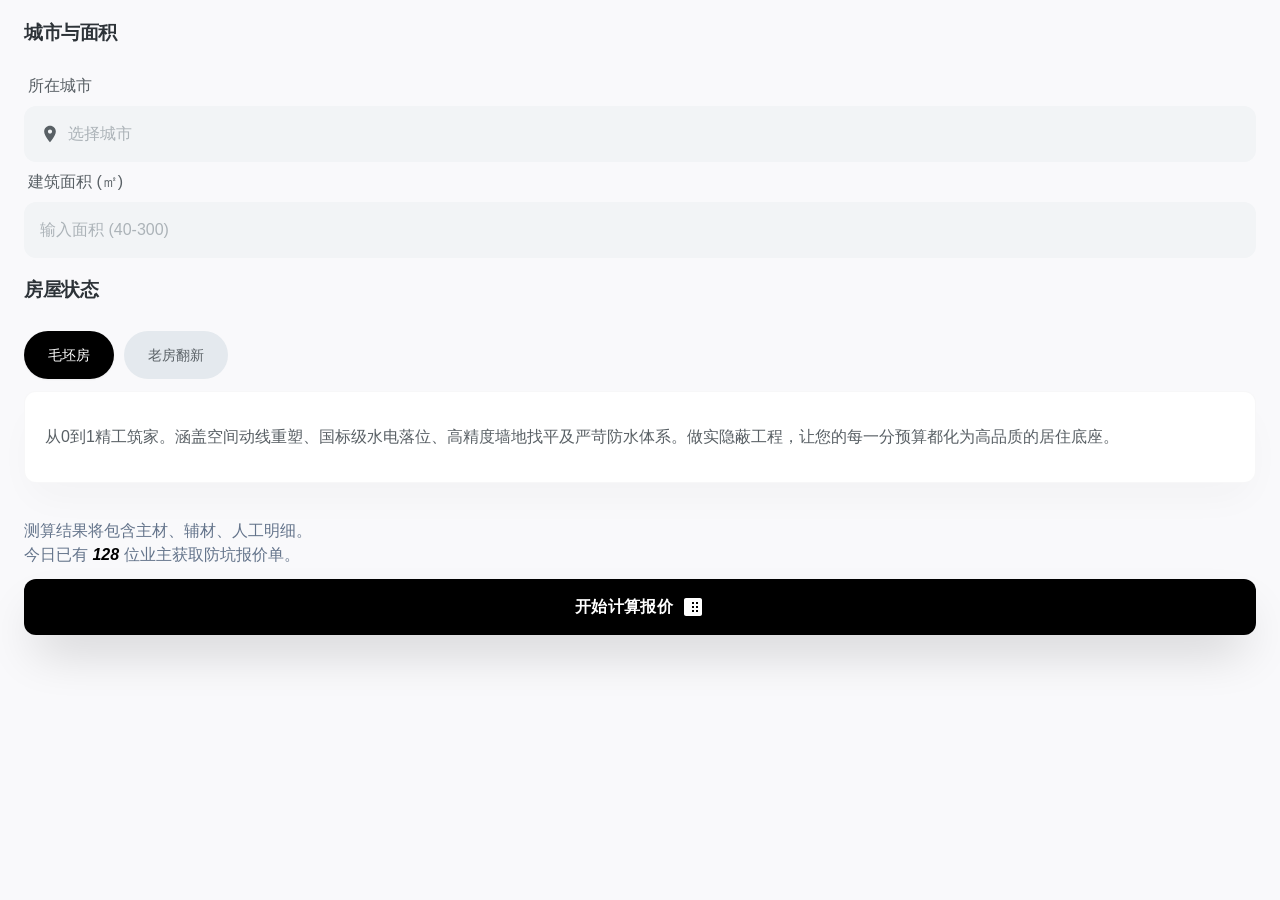
==== index.html @ 888f7ea8 "调整index 定位icon位置" ====
<!DOCTYPE html>
<html class="light" lang="zh-CN">
<head>
<meta charset="utf-8"/>
<meta content="width=device-width, initial-scale=1.0, maximum-scale=1.0, user-scalable=0" name="viewport"/>
<title>2026内部《装修防坑报价表》，千万别急着交定金！</title>
<meta name="description" content="装修水太深？90%的人都在增项上吃过亏！拒绝低价陷阱和恶意增项，用这款防坑神器算一算你所在小区的真实底价，明明白白看清单，精准避坑！"/>

<meta itemprop="name" content="2026内部《装修防坑报价表》，千万别急着交定金！"/>
<meta itemprop="description" content="装修水太深？90%的人都在增项上吃过亏！拒绝低价陷阱和恶意增项，用这款防坑神器算一算你所在小区的真实底价，明明白白看清单，精准避坑！"/>
<meta property="og:title" content="2026内部《装修防坑报价表》，千万别急着交定金！" />
<meta property="og:description" content="装修水太深？90%的人都在增项上吃过亏！拒绝低价陷阱和恶意增项，用这款防坑神器算一算你所在小区的真实底价，明明白白看清单，精准避坑！" />

<link rel="stylesheet" href="./style.css">

<style>
    body { font-family: -apple-system, BlinkMacSystemFont, "Segoe UI", Roboto, "Helvetica Neue", Arial, sans-serif; -webkit-font-smoothing: antialiased; }
    .scrollbar-hide::-webkit-scrollbar { display: none; }
    .scrollbar-hide { -ms-overflow-style: none; scrollbar-width: none; }
    select {
        appearance: none;
        background-image: url("data:image/svg+xml,%3csvg xmlns='http://www.w3.org/2000/svg' fill='none' viewBox='0 0 20 20'%3e%3cpath stroke='%23596065' stroke-linecap='round' stroke-linejoin='round' stroke-width='1.5' d='M6 8l4 4 4-4'/%3e%3c/svg%3e");
        background-position: right 1rem center;
        background-repeat: no-repeat;
        background-size: 1.5em 1.5em;
    }
    input, select, textarea {
        font-size: 16px !important;
    }
    
    @keyframes rollUp {
        0% { transform: translateY(0); opacity: 1; }
        45% { transform: translateY(-12px); opacity: 0; }
        55% { transform: translateY(12px); opacity: 0; }
        100% { transform: translateY(0); opacity: 1; }
    }
    .roll-up {
        display: inline-block;
        animation: rollUp 0.6s cubic-bezier(0.4, 0, 0.2, 1);
    }
</style>
</head>
<body class="bg-surface text-on-surface min-h-screen">

<main class="pt-6 pb-12">
<div class="px-6 space-y-6">
    
<section class="space-y-2">
<div class="flex items-center justify-between">
<h3 class="text-xl font-bold tracking-tight text-on-surface">城市与面积</h3>
</div>
<div class="grid grid-cols-1 gap-2">
<div class="space-y-2">
<label class="text-[14px] font-medium text-on-surface-variant ml-1">所在城市</label>
<div class="relative">
<svg class="absolute top-1/2 -translate-y-1/2 text-on-surface-variant pointer-events-none w-5 h-5" style="left: 1rem;" fill="currentColor" viewBox="0 0 24 24"><path d="M12 2C8.13 2 5 5.13 5 9c0 5.25 7 13 7 13s7-7.75 7-13c0-3.87-3.13-7-7-7zm0 9.5c-1.38 0-2.5-1.12-2.5-2.5s1.12-2.5 2.5-2.5 2.5 1.12 2.5 2.5-1.12 2.5-2.5 2.5z"/></svg>
<input id="city-input" readonly onclick="openCityPicker()" class="w-full h-14 bg-surface-container-low border-none rounded-xl focus:ring-1 focus:ring-black focus:bg-surface-container-lowest transition-all cursor-pointer text-black" style="padding-left: 2.75rem; padding-right: 1rem;" placeholder="选择城市" type="text"/>
</div>
</div>
<div class="space-y-2 mt-4">
<label class="text-[14px] font-medium text-on-surface-variant ml-1">建筑面积 (㎡)</label>
<input id="area-input" onblur="validateArea()" class="w-full h-14 px-4 bg-surface-container-low border-none rounded-xl focus:ring-1 focus:ring-black focus:bg-surface-container-lowest transition-all placeholder:text-outline-variant" placeholder="输入面积 (40-300)" type="number" min="40" max="300" step="0.01"/>
</div>
</div>
</section>

<section class="space-y-2 mt-2">
<div class="flex items-center justify-between">
<h3 class="text-xl font-bold tracking-tight text-on-surface">房屋状态</h3>
</div>
<div class="flex gap-2.5 overflow-x-auto pb-1 scrollbar-hide mt-2">
<button id="btn-maopi" onclick="switchCondition('maopi')" class="flex-none px-6 h-12 flex items-center justify-center rounded-full bg-black text-white text-sm font-medium transition-transform active:scale-95 shadow-sm">毛坯房</button>
<button id="btn-laofang" onclick="switchCondition('laofang')" class="flex-none px-6 h-12 flex items-center justify-center rounded-full bg-surface-container-high text-on-surface-variant text-sm font-medium hover:bg-surface-container-highest transition-colors">老房翻新</button>
</div>
<div class="bg-surface-container-lowest rounded-xl shadow-[0_20px_40px_-10px_rgba(45,51,56,0.04)] border border-outline-variant/10 mt-3" style="padding: 16px 20px;">
<p id="condition-hint" class="text-[14px] text-on-surface-variant leading-relaxed text-justify">
从0到1精工筑家。涵盖空间动线重塑、国标级水电落位、高精度墙地找平及严苛防水体系。做实隐蔽工程，让您的每一分预算都化为高品质的居住底座。
</p>
</div>
</section>

<section style="margin-top: 36px; padding-bottom: 3rem;">
<div>
<div class="pl-1" style="margin-bottom: 12px;">
<div class="text-[13px] leading-[1.2] text-slate-500 text-left">测算结果将包含主材、辅材、人工明细。</div>
<div class="text-[13px] leading-[1.2] text-slate-500 text-left">
    今日已有 <span id="owner-count" class="font-bold text-black italic text-[15px] inline-block">128</span> 位业主获取防坑报价单。
</div>
</div>
<button onclick="goToBOM()" class="w-full h-14 bg-black text-white font-bold shadow-2xl shadow-black/20 active:scale-[0.98] transition-all flex items-center justify-center gap-2 tracking-wide rounded-xl">
<span>开始计算报价</span>
<svg class="w-6 h-6" fill="currentColor" viewBox="0 0 24 24"><path d="M19 3H5c-1.1 0-2 .9-2 2v14c0 1.1.9 2 2 2h14c1.1 0 2-.9 2-2V5c0-1.1-.9-2-2-2zm-6 14h-2v-2h2v2zm0-4h-2v-2h2v2zm0-4h-2V7h2v2zm4 8h-2v-2h2v2zm0-4h-2v-2h2v2zm0-4h-2V7h2v2zM7 17h2v-2H7v2zm0-4h2v-2H7v2zm0-4h2V7H7v2z"/></svg>
</button>
</div>
</section>
</div>
</main>

<div id="city-picker-modal" class="fixed inset-0 z-[100] hidden">
    <div class="absolute inset-0 bg-black/50 backdrop-blur-sm transition-opacity" onclick="closeCityPicker()"></div>
    <div id="city-picker-sheet" class="absolute inset-x-0 bottom-0 bg-surface-container-lowest rounded-t-3xl p-6 shadow-2xl transform transition-transform duration-300 translate-y-full">
        <div class="flex justify-between items-center mb-6">
            <h3 class="text-lg font-bold text-on-surface">手动选择城市</h3>
            <button onclick="closeCityPicker()" class="p-2 -mr-2 rounded-full hover:bg-surface-container-high transition-colors">
                <svg class="w-6 h-6 text-on-surface-variant" fill="none" stroke="currentColor" stroke-width="2" stroke-linecap="round" stroke-linejoin="round" viewBox="0 0 24 24"><path d="M18 6L6 18M6 6l12 12"/></svg>
            </button>
        </div>
        <div class="grid grid-cols-2 gap-4 mb-8">
            <div class="space-y-2">
                <label class="text-xs font-medium text-on-surface-variant ml-1">省份 / 直辖市</label>
                <select id="province-select" onchange="updateCityOptions()" class="w-full h-12 px-4 bg-surface-container-low border-none rounded-xl focus:ring-1 focus:ring-black font-medium"></select>
            </div>
            <div class="space-y-2">
                <label class="text-xs font-medium text-on-surface-variant ml-1">城市</label>
                <select id="city-select" class="w-full h-12 px-4 bg-surface-container-low border-none rounded-xl focus:ring-1 focus:ring-black font-medium"></select>
            </div>
        </div>
        <button onclick="confirmCityPicker()" class="w-full h-14 bg-black text-white font-bold rounded-xl active:scale-[0.98] transition-all tracking-wide">
            确认选择
        </button>
    </div>
</div>

<script>
const urlParams = new URLSearchParams(window.location.search);
const uid = urlParams.get('uid');
if (uid) {
    sessionStorage.setItem('referrer_uid', uid);
}

let currentCondition = 'maopi'; 
let currentLayout = '2室1厅';   

function validateArea() {
    const areaInput = document.getElementById('area-input');
    if (!areaInput.value) return; 
    
    let areaVal = parseFloat(areaInput.value);
    if (areaVal < 40 || areaVal > 300) {
        alert("提示：建筑面积必须在 40 到 300 ㎡ 之间");
        areaInput.value = ''; 
        return;
    }
    areaInput.value = parseFloat(areaVal.toFixed(2));
}

function switchCondition(type) {
    currentCondition = type;
    const btnMaopi = document.getElementById('btn-maopi');
    const btnLaofang = document.getElementById('btn-laofang');
    const hintText = document.getElementById('condition-hint');

    const activeClasses = ['bg-black', 'text-white', 'shadow-sm'];
    const inactiveClasses = ['bg-surface-container-high', 'text-on-surface-variant', 'hover:bg-surface-container-highest'];

    if (type === 'maopi') {
        btnMaopi.classList.remove(...inactiveClasses);
        btnMaopi.classList.add(...activeClasses);
        btnLaofang.classList.remove(...activeClasses);
        btnLaofang.classList.add(...inactiveClasses);
        hintText.innerText = '从0到1精工筑家。涵盖空间动线重塑、国标级水电落位、高精度墙地找平及严苛防水体系。做实隐蔽工程，让您的每一分预算都化为高品质的居住底座。';
    } else if (type === 'laofang') {
        btnLaofang.classList.remove(...inactiveClasses);
        btnLaofang.classList.add(...activeClasses);
        btnMaopi.classList.remove(...activeClasses);
        btnMaopi.classList.add(...inactiveClasses);
        hintText.innerText = '告别隐患，让家脱胎换骨。包含『排雷式』拆除清运、老化水电路彻底焕新、墙基深层加固及防渗漏重塑。根除历史顽疾，打造比新房更安心的居住体验。';
    }
}

function goToBOM() {
    const city = document.getElementById('city-input').value;
    const area = document.getElementById('area-input').value;

    if (!city || city === "正在定位中..." || city === "选择城市") {
        alert("请选择所在城市");
        return;
    }
    
    const areaVal = parseFloat(area);
    if (!areaVal || areaVal < 40 || areaVal > 300) {
        alert("请输入40到300之间的建筑面积(㎡)");
        return;
    }

    const quotationData = {
        city: city,
        area: areaVal,
        condition: currentCondition === 'maopi' ? '毛坯房' : '老房翻新',
        layout: currentLayout
    };
    sessionStorage.setItem('quotationData', JSON.stringify(quotationData));

    window.location.href = 'bom.html';
}

const regionData = {
    "北京": ["北京市"], "天津": ["天津市"],
    "河北": ["石家庄市", "唐山市", "秦皇岛市", "邯郸市", "邢台市", "保定市", "张家口市", "承德市", "沧州市", "廊坊市", "衡水市"],
    "山西": ["太原市", "大同市", "阳泉市", "长治市", "晋城市", "朔州市", "晋中市", "运城市", "忻州市", "临汾市", "吕梁市"],
    "内蒙古": ["呼和浩特市", "包头市", "乌海市", "赤峰市", "通辽市", "鄂尔多斯市", "呼伦贝尔市", "巴彦淖尔市", "乌兰察布市", "兴安盟", "锡林郭勒盟", "阿拉善盟"],
    "辽宁": ["沈阳市", "大连市", "鞍山市", "抚顺市", "本溪市", "丹东市", "锦州市", "营口市", "阜新市", "辽阳市", "盘锦市", "铁岭市", "朝阳市", "葫芦岛市"],
    "吉林": ["长春市", "吉林市", "四平市", "辽源市", "通化市", "白山市", "松原市", "白城市", "延边朝鲜族自治州"],
    "黑龙江": ["哈尔滨市", "齐齐哈尔市", "鸡西市", "鹤岗市", "双鸭山市", "大庆市", "伊春市", "佳木斯市", "七台河市", "牡丹江市", "黑河市", "绥化市", "大兴安岭地区"],
    "上海": ["上海市"],
    "江苏": ["南京市", "无锡市", "徐州市", "常州市", "苏州市", "南通市", "连云港市", "淮安市", "盐城市", "扬州市", "镇江市", "泰州市", "宿迁市"],
    "浙江": ["杭州市", "宁波市", "温州市", "嘉兴市", "湖州市", "绍兴市", "金华市", "衢州市", "舟山市", "台州市", "丽水市"],
    "安徽": ["合肥市", "芜湖市", "蚌埠市", "淮南市", "马鞍山市", "淮北市", "铜陵市", "安庆市", "黄山市", "滁州市", "阜阳市", "宿州市", "六安市", "亳州市", "池州市", "宣城市"],
    "福建": ["福州市", "厦门市", "莆田市", "三明市", "泉州市", "漳州市", "南平市", "龙岩市", "宁德市"],
    "江西": ["南昌市", "景德镇市", "萍乡市", "九江市", "新余市", "鹰潭市", "赣州市", "吉安市", "宜春市", "抚州市", "上饶市"],
    "山东": ["济南市", "青岛市", "淄博市", "枣庄市", "东营市", "烟台市", "潍坊市", "济宁市", "泰安市", "威海市", "日照市", "临沂市", "德州市", "聊城市", "滨州市", "菏泽市"],
    "河南": ["郑州市", "开封市", "洛阳市", "平顶山市", "安阳市", "鹤壁市", "新乡市", "焦作市", "濮阳市", "许昌市", "漯河市", "三门峡市", "南阳市", "商丘市", "信阳市", "周口市", "驻马店市", "济源市"],
    "湖北": ["武汉市", "黄石市", "十堰市", "宜昌市", "襄阳市", "鄂州市", "荆门市", "孝感市", "荆州市", "黄冈市", "咸宁市", "随州市", "恩施土家族苗族自治州", "仙桃市", "潜江市", "天门市", "神农架林区"],
    "湖南": ["长沙市", "株洲市", "湘潭市", "衡阳市", "邵阳市", "岳阳市", "常德市", "张家界市", "益阳市", "郴州市", "永州市", "怀化市", "娄底市", "湘西土家族苗族自治州"],
    "广东": ["广州市", "韶关市", "深圳市", "珠海市", "汕头市", "佛山市", "江门市", "湛江市", "茂名市", "肇庆市", "惠州市", "梅州市", "汕尾市", "河源市", "阳江市", "清远市", "东莞市", "中山市", "潮州市", "揭阳市", "云浮市"],
    "广西": ["南宁市", "柳州市", "桂林市", "梧州市", "北海市", "防城港市", "钦州市", "贵港市", "玉林市", "百色市", "贺州市", "河池市", "来宾市", "崇左市"],
    "海南": ["海口市", "三亚市", "三沙市", "儋州市", "五指山市", "琼海市", "文昌市", "万宁市", "东方市", "定安县", "屯昌县", "澄迈县", "临高县", "白沙黎族自治县", "昌江黎族自治县", "乐东黎族自治县", "陵水黎族自治县", "保亭黎族苗族自治县", "琼中黎族苗族自治县"],
    "重庆": ["重庆市"],
    "四川": ["成都市", "自贡市", "攀枝花市", "泸州市", "德阳市", "绵阳市", "广元市", "遂宁市", "内江市", "乐山市", "南充市", "眉山市", "宜宾市", "广安市", "达州市", "雅安市", "巴中市", "资阳市", "阿坝藏族羌族自治州", "甘孜藏族自治州", "凉山彝族自治州"],
    "贵州": ["贵阳市", "六盘水市", "遵义市", "安顺市", "毕节市", "铜仁市", "黔西南布依族苗族自治州", "黔东南苗族侗族自治州", "黔南布依族苗族自治州"],
    "云南": ["昆明市", "曲靖市", "玉溪市", "保山市", "昭通市", "丽江市", "普洱市", "临沧市", "楚雄彝族自治州", "红河哈尼族彝族自治州", "文山壮族苗族自治州", "西双版纳傣族自治州", "大理白族自治州", "德宏傣族景颇族自治州", "怒江傈僳族自治州", "迪庆藏族自治州"],
    "西藏": ["拉萨市", "日喀则市", "昌都市", "林芝市", "山南市", "那曲市", "阿里地区"],
    "陕西": ["西安市", "铜川市", "宝鸡市", "咸阳市", "渭南市", "延安市", "汉中市", "榆林市", "安康市", "商洛市"],
    "甘肃": ["兰州市", "嘉峪关市", "金昌市", "白银市", "天水市", "武威市", "张掖市", "平凉市", "酒泉市", "庆阳市", "定西市", "陇南市", "临夏回族自治州", "甘南藏族自治州"],
    "青海": ["西宁市", "海东市", "海北藏族自治州", "黄南藏族自治州", "海南藏族自治州", "果洛藏族自治州", "玉树藏族自治州", "海西蒙古族藏族自治州"],
    "宁夏": ["银川市", "石嘴山市", "吴忠市", "固原市", "中卫市"],
    "新疆": ["乌鲁木齐市", "克拉玛依市", "吐鲁番市", "哈密市", "昌吉回族自治州", "博尔塔拉蒙古自治州", "巴音郭楞蒙古自治州", "阿克苏地区", "克孜勒苏柯尔克孜自治州", "喀什地区", "和田地区", "伊犁哈萨克自治州", "塔城地区", "阿勒泰地区", "石河子市", "阿拉尔市", "图木舒克市", "五家渠市", "北屯市", "铁门关市", "双河市", "可克达拉市", "昆玉市", "胡杨河市", "新星市"],
    "香港": ["香港特别行政区"], "澳门": ["澳门特别行政区"],
    "台湾": ["台北市", "新北市", "桃园市", "台中市", "台南市", "高雄市", "基隆市", "新竹市", "嘉义市", "新竹县", "苗栗县", "彰化县", "南投县", "云林县", "嘉义县", "屏东县", "宜兰县", "花莲县", "台东县", "澎湖县", "金门县", "连江县"]
};

document.addEventListener('DOMContentLoaded', () => {
    initCityPickerData();
    autoLocateCityByIP();
    startScrollEffect(); 
});

function startScrollEffect() {
    const countEl = document.getElementById('owner-count');
    if (!countEl) return;
    
    const nextDelay = Math.floor(Math.random() * (15000 - 5000 + 1)) + 5000;
    
    setTimeout(() => {
        countEl.classList.add('roll-up');
        
        setTimeout(() => {
            let current = parseInt(countEl.innerText);
            countEl.innerText = current + 1;
        }, 300);
        
        setTimeout(() => {
            countEl.classList.remove('roll-up');
        }, 600);
        
        startScrollEffect();
    }, nextDelay);
}

async function autoLocateCityByIP() {
    const input = document.getElementById('city-input');
    input.value = ""; 
    input.placeholder = "选择城市";
}

function initCityPickerData() {
    const provSelect = document.getElementById('province-select');
    for (let prov in regionData) {
        let opt = document.createElement('option');
        opt.value = prov;
        opt.innerText = prov;
        provSelect.appendChild(opt);
    }
    updateCityOptions();
}

function updateCityOptions() {
    const provSelect = document.getElementById('province-select');
    const citySelect = document.getElementById('city-select');
    const selectedProv = provSelect.value;
    citySelect.innerHTML = ''; 
    if(regionData[selectedProv]) {
        regionData[selectedProv].forEach(city => {
            let opt = document.createElement('option');
            opt.value = city;
            opt.innerText = city;
            citySelect.appendChild(opt);
        });
    }
}

function openCityPicker() {
    const modal = document.getElementById('city-picker-modal');
    const sheet = document.getElementById('city-picker-sheet');
    modal.classList.remove('hidden');
    void modal.offsetWidth; 
    sheet.classList.remove('translate-y-full');
}

function closeCityPicker() {
    const modal = document.getElementById('city-picker-modal');
    const sheet = document.getElementById('city-picker-sheet');
    sheet.classList.add('translate-y-full');
    setTimeout(() => { modal.classList.add('hidden'); }, 300);
}

function confirmCityPicker() {
    const citySelect = document.getElementById('city-select');
    const input = document.getElementById('city-input');
    if (citySelect.value) { input.value = citySelect.value; }
    closeCityPicker();
}
</script>
</body>
</html>
---- style.css ----
/* =========================================
   Tailwind 基础重置 (Preflight)
========================================= */
*, ::before, ::after { box-sizing: border-box; border-width: 0; border-style: solid; border-color: #e5e7eb; }
html { line-height: 1.5; -webkit-text-size-adjust: 100%; font-family: -apple-system, BlinkMacSystemFont, "Segoe UI", Roboto, "Helvetica Neue", Arial, sans-serif; }
body { margin: 0; line-height: inherit; }
button, input, select { font-family: inherit; font-size: 100%; font-weight: inherit; line-height: inherit; color: inherit; margin: 0; padding: 0; }
button, select { text-transform: none; }
button, [type='button'], [type='reset'], [type='submit'] { -webkit-appearance: button; background-color: transparent; background-image: none; cursor: pointer; }
input::placeholder { color: #acb3b8; }
input[type='number']::-webkit-inner-spin-button, input[type='number']::-webkit-outer-spin-button { height: auto; }

/* =========================================
   自定义颜色与主题变量
========================================= */
.bg-surface { background-color: #f9f9fb; }
.bg-surface-container-low { background-color: #f2f4f6; }
.bg-surface-container-lowest { background-color: #ffffff; }
.bg-surface-container-high { background-color: #e4e9ee; }
.bg-surface-container-highest { background-color: #dde3e9; }
.text-on-surface { color: #2d3338; }
.text-on-surface-variant { color: #596065; }
.text-slate-900 { color: #0f172a; }
.text-slate-500 { color: #64748b; }
.text-black { color: #000000; }
.text-white { color: #ffffff; }
.bg-black { background-color: #000000; }
.bg-white\/70 { background-color: rgba(255, 255, 255, 0.7); }
.bg-black\/50 { background-color: rgba(0, 0, 0, 0.5); }
.border-surface-container-highest { border-color: #dde3e9; }
.border-outline-variant\/10 { border-color: rgba(172, 179, 184, 0.1); }

/* =========================================
   布局与定位
========================================= */
.fixed { position: fixed; }
.absolute { position: absolute; }
.relative { position: relative; }
.inset-0 { top: 0; right: 0; bottom: 0; left: 0; }
.inset-x-0 { left: 0; right: 0; }
.top-0 { top: 0; }
.bottom-0 { bottom: 0; }
.top-1\/2 { top: 50%; }
.right-4 { right: 1rem; }
.z-50 { z-index: 50; }
.z-\[100\] { z-index: 100; }
.flex { display: flex; }
.grid { display: grid; }
.hidden { display: none; }
.items-center { align-items: center; }
.justify-center { justify-content: center; }
.justify-between { justify-content: space-between; }
.grid-cols-1 { grid-template-columns: repeat(1, minmax(0, 1fr)); }
.grid-cols-2 { grid-template-columns: repeat(2, minmax(0, 1fr)); }
.flex-none { flex: none; }
.overflow-x-auto { overflow-x: auto; }
.pointer-events-none { pointer-events: none; }
.cursor-pointer { cursor: pointer; }

/* =========================================
   尺寸与间距
========================================= */
.min-h-screen { min-height: 100vh; }
.w-full { width: 100%; }
.h-16 { height: 4rem; }
.h-14 { height: 3.5rem; }
.h-12 { height: 3rem; }
.w-6 { width: 1.5rem; }
.h-6 { height: 1.5rem; }
.w-5 { width: 1.25rem; }
.h-5 { height: 1.25rem; }
.mx-auto { margin-left: auto; margin-right: auto; }
.mb-6 { margin-bottom: 1.5rem; }
.mb-8 { margin-bottom: 2rem; }
.ml-1 { margin-left: 0.25rem; }
.-mr-2 { margin-right: -0.5rem; }
.pt-24 { padding-top: 6rem; }
.pb-12 { padding-bottom: 3rem; }
.pt-8 { padding-top: 2rem; }
.p-5 { padding: 1.25rem; }
.p-6 { padding: 1.5rem; }
.p-2 { padding: 0.5rem; }
.px-6 { padding-left: 1.5rem; padding-right: 1.5rem; }
.px-4 { padding-left: 1rem; padding-right: 1rem; }
.py-2\.5 { padding-top: 0.625rem; padding-bottom: 0.625rem; }
.pb-1 { padding-bottom: 0.25rem; }
.gap-4 { gap: 1rem; }
.gap-3 { gap: 0.75rem; }
.gap-2\.5 { gap: 0.625rem; }
.gap-2 { gap: 0.5rem; }
.space-y-12 > :not([hidden]) ~ :not([hidden]) { margin-top: 3rem; }
.space-y-4 > :not([hidden]) ~ :not([hidden]) { margin-top: 1rem; }
.space-y-3 > :not([hidden]) ~ :not([hidden]) { margin-top: 0.75rem; }
.space-y-2 > :not([hidden]) ~ :not([hidden]) { margin-top: 0.5rem; }
.space-y-1\.5 > :not([hidden]) ~ :not([hidden]) { margin-top: 0.375rem; }
.space-y-1 > :not([hidden]) ~ :not([hidden]) { margin-top: 0.25rem; }

/* =========================================
   文字排版
========================================= */
.text-lg { font-size: 1.125rem; line-height: 1.75rem; }
.text-sm { font-size: 0.875rem; line-height: 1.25rem; }
.text-xs { font-size: 0.75rem; line-height: 1rem; }
.text-\[0\.6875rem\] { font-size: 0.6875rem; }
.text-\[0\.625rem\] { font-size: 0.625rem; }
.text-\[11px\] { font-size: 11px; }
.text-\[20px\] { font-size: 20px; }
.font-bold { font-weight: 700; }
.font-semibold { font-weight: 600; }
.font-medium { font-weight: 500; }
.tracking-tighter { letter-spacing: -0.05em; }
.tracking-tight { letter-spacing: -0.025em; }
.tracking-wide { letter-spacing: 0.025em; }
.tracking-wider { letter-spacing: 0.05em; }
.uppercase { text-transform: uppercase; }
.italic { font-style: italic; }
.text-left { text-align: left; }
.leading-relaxed { line-height: 1.625; }
.leading-\[1\.3\] { line-height: 1.3; }

/* =========================================
   边框、圆角与阴影
========================================= */
.border { border-width: 1px; }
.border-none { border-style: none; }
.rounded-full { border-radius: 9999px; }
.rounded-t-3xl { border-top-left-radius: 1.875rem; border-top-right-radius: 1.875rem; }
.rounded-xl { border-radius: 0.75rem; }
.rounded-lg { border-radius: 0.5rem; }
.shadow-sm { box-shadow: 0 1px 2px 0 rgba(0, 0, 0, 0.05); }
.shadow-lg { box-shadow: 0 10px 15px -3px var(--tw-shadow-color, rgba(0,0,0,0.1)), 0 4px 6px -4px var(--tw-shadow-color, rgba(0,0,0,0.1)); }
.shadow-2xl { box-shadow: 0 25px 50px -12px var(--tw-shadow-color, rgba(0,0,0,0.25)); }
.shadow-black\/10 { --tw-shadow-color: rgba(0,0,0,0.1); }
.shadow-black\/20 { --tw-shadow-color: rgba(0,0,0,0.2); }
.shadow-\[0_20px_40px_-10px_rgba\(45\,51\,56\,0\.04\)\] { box-shadow: 0 20px 40px -10px rgba(45, 51, 56, 0.04); }
.backdrop-blur-xl { backdrop-filter: blur(24px); -webkit-backdrop-filter: blur(24px); }
.backdrop-blur-sm { backdrop-filter: blur(4px); -webkit-backdrop-filter: blur(4px); }

/* =========================================
   动画与交互状态
========================================= */
.transform { transform: translateY(0); }
.-translate-y-1\/2 { transform: translateY(-50%); }
.translate-y-full { transform: translateY(100%); }
.transition-all { transition-property: all; transition-timing-function: cubic-bezier(0.4, 0, 0.2, 1); transition-duration: 150ms; }
.transition-transform { transition-property: transform; transition-timing-function: cubic-bezier(0.4, 0, 0.2, 1); transition-duration: 150ms; }
.transition-colors { transition-property: color, background-color, border-color, text-decoration-color, fill, stroke; transition-duration: 150ms; }
.transition-opacity { transition-property: opacity; transition-duration: 150ms; }
.duration-300 { transition-duration: 300ms; }

.hover\:bg-surface-container-highest:hover { background-color: #dde3e9; }
.hover\:border-black:hover { border-color: #000000; }
.focus\:ring-1:focus { box-shadow: 0 0 0 1px currentColor; }
.focus\:ring-black:focus { color: #000; }
.focus\:bg-surface-container-lowest:focus { background-color: #ffffff; }
.active\:scale-95:active { transform: scale(0.95); }
.active\:scale-\[0\.98\]:active { transform: scale(0.98); }

/* =========================================
   深色模式兼容
========================================= */
@media (prefers-color-scheme: dark) {
    .dark\:bg-slate-900\/70 { background-color: rgba(15, 23, 42, 0.7); }
    .dark\:text-slate-100 { color: #f1f5f9; }
}
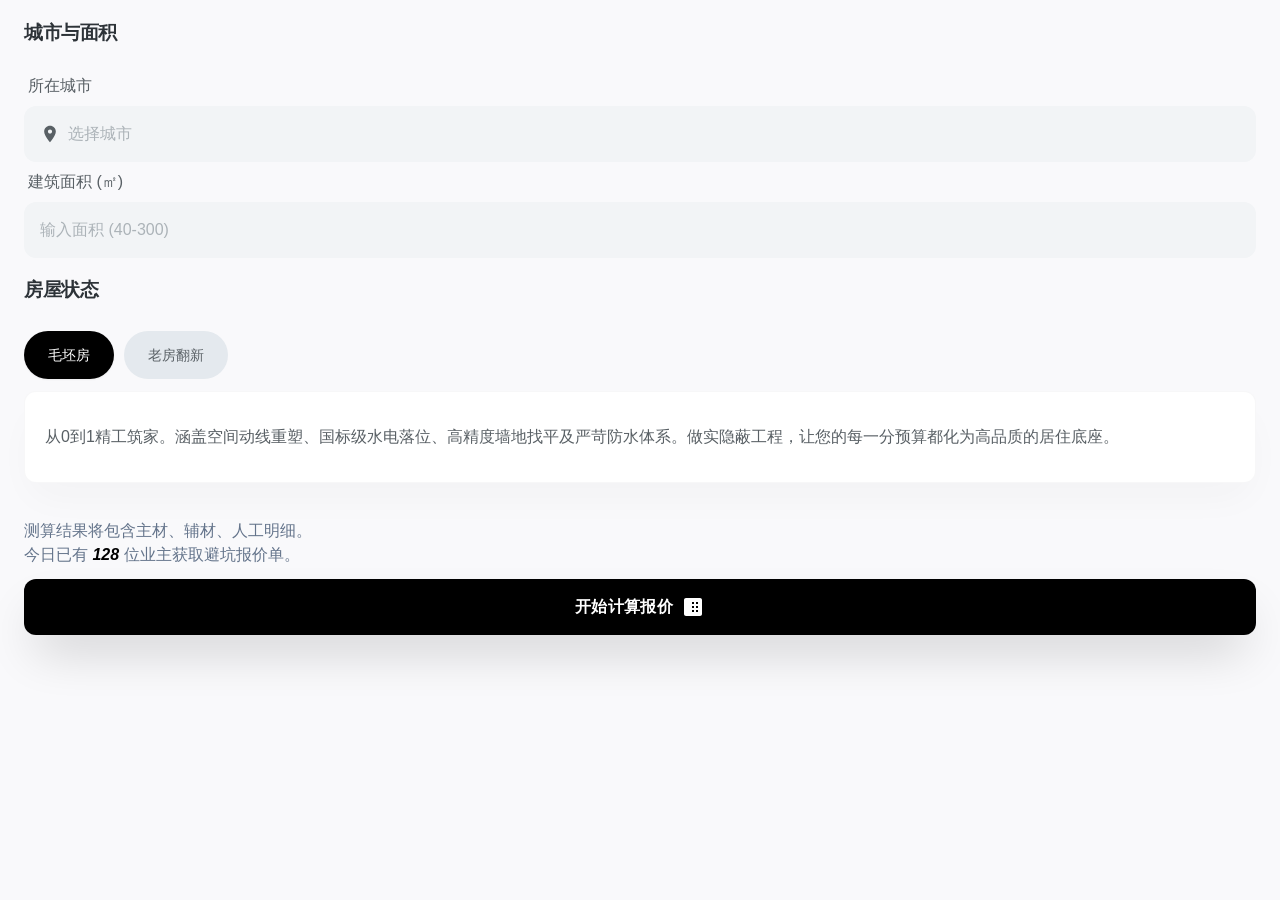
==== commit bbd9b62d: "bom分享标题与描述" ====
--- a/index.html
+++ b/index.html
@@ -3,13 +3,13 @@
 <head>
 <meta charset="utf-8"/>
 <meta content="width=device-width, initial-scale=1.0, maximum-scale=1.0, user-scalable=0" name="viewport"/>
-<title>2026内部《装修防坑报价表》，千万别急着交定金！</title>
-<meta name="description" content="装修水太深？90%的人都在增项上吃过亏！拒绝低价陷阱和恶意增项，用这款防坑神器算一算你所在小区的真实底价，明明白白看清单，精准避坑！"/>
-
-<meta itemprop="name" content="2026内部《装修防坑报价表》，千万别急着交定金！"/>
-<meta itemprop="description" content="装修水太深？90%的人都在增项上吃过亏！拒绝低价陷阱和恶意增项，用这款防坑神器算一算你所在小区的真实底价，明明白白看清单，精准避坑！"/>
-<meta property="og:title" content="2026内部《装修防坑报价表》，千万别急着交定金！" />
-<meta property="og:description" content="装修水太深？90%的人都在增项上吃过亏！拒绝低价陷阱和恶意增项，用这款防坑神器算一算你所在小区的真实底价，明明白白看清单，精准避坑！" />
+<title>2026内部《装修避坑报价与指南》，千万别急着交定金！</title>
+<meta name="description" content="装修水太深？90%的人都在增项上吃过亏！拒绝低价陷阱和恶意增项，用这款避坑神器算一算你所在小区的真实底价，明明白白看清单，精准避坑！"/>
+
+<meta itemprop="name" content="2026内部《装修避坑报价与指南》，千万别急着交定金！"/>
+<meta itemprop="description" content="装修水太深？90%的人都在增项上吃过亏！拒绝低价陷阱和恶意增项，用这款避坑神器算一算你所在小区的真实底价，明明白白看清单，精准避坑！"/>
+<meta property="og:title" content="2026内部《装修避坑报价与指南》，千万别急着交定金！" />
+<meta property="og:description" content="装修水太深？90%的人都在增项上吃过亏！拒绝低价陷阱和恶意增项，用这款避坑神器算一算你所在小区的真实底价，明明白白看清单，精准避坑！" />
 
 <link rel="stylesheet" href="./style.css">
 
@@ -84,7 +84,7 @@
 <div class="pl-1" style="margin-bottom: 12px;">
 <div class="text-[13px] leading-[1.2] text-slate-500 text-left">测算结果将包含主材、辅材、人工明细。</div>
 <div class="text-[13px] leading-[1.2] text-slate-500 text-left">
-    今日已有 <span id="owner-count" class="font-bold text-black italic text-[15px] inline-block">128</span> 位业主获取防坑报价单。
+    今日已有 <span id="owner-count" class="font-bold text-black italic text-[15px] inline-block">128</span> 位业主获取避坑报价单。
 </div>
 </div>
 <button onclick="goToBOM()" class="w-full h-14 bg-black text-white font-bold shadow-2xl shadow-black/20 active:scale-[0.98] transition-all flex items-center justify-center gap-2 tracking-wide rounded-xl">
@@ -121,6 +121,10 @@
     </div>
 </div>
 
+<div id="toast-message" style="display: none; opacity: 0; transition: opacity 0.3s; position: fixed; top: 50%; left: 50%; transform: translate(-50%, -50%); background-color: rgba(0,0,0,0.85); color: white; padding: 14px 28px; border-radius: 12px; font-size: 15px; font-weight: 500; z-index: 9999; pointer-events: none; box-shadow: 0 10px 25px rgba(0,0,0,0.2); white-space: nowrap; text-align: center;">
+    提示信息
+</div>
+
 <script>
 const urlParams = new URLSearchParams(window.location.search);
 const uid = urlParams.get('uid');
@@ -131,13 +135,28 @@
 let currentCondition = 'maopi'; 
 let currentLayout = '2室1厅';   
 
+// 封装原生 Toast 显示逻辑
+function showToast(msg) {
+    const toast = document.getElementById('toast-message');
+    if (toast) {
+        toast.innerText = msg;
+        toast.style.display = 'block';
+        void toast.offsetWidth; 
+        toast.style.opacity = '1';
+        setTimeout(() => {
+            toast.style.opacity = '0';
+            setTimeout(() => { toast.style.display = 'none'; }, 300);
+        }, 2000);
+    }
+}
+
 function validateArea() {
     const areaInput = document.getElementById('area-input');
     if (!areaInput.value) return; 
     
     let areaVal = parseFloat(areaInput.value);
     if (areaVal < 40 || areaVal > 300) {
-        alert("提示：建筑面积必须在 40 到 300 ㎡ 之间");
+        showToast("面积必须在 40 到 300 ㎡ 之间");
         areaInput.value = ''; 
         return;
     }
@@ -173,13 +192,13 @@
     const area = document.getElementById('area-input').value;
 
     if (!city || city === "正在定位中..." || city === "选择城市") {
-        alert("请选择所在城市");
+        showToast("请先选择所在城市");
         return;
     }
     
     const areaVal = parseFloat(area);
     if (!areaVal || areaVal < 40 || areaVal > 300) {
-        alert("请输入40到300之间的建筑面积(㎡)");
+        showToast("请输入40到300之间的建筑面积");
         return;
     }
 
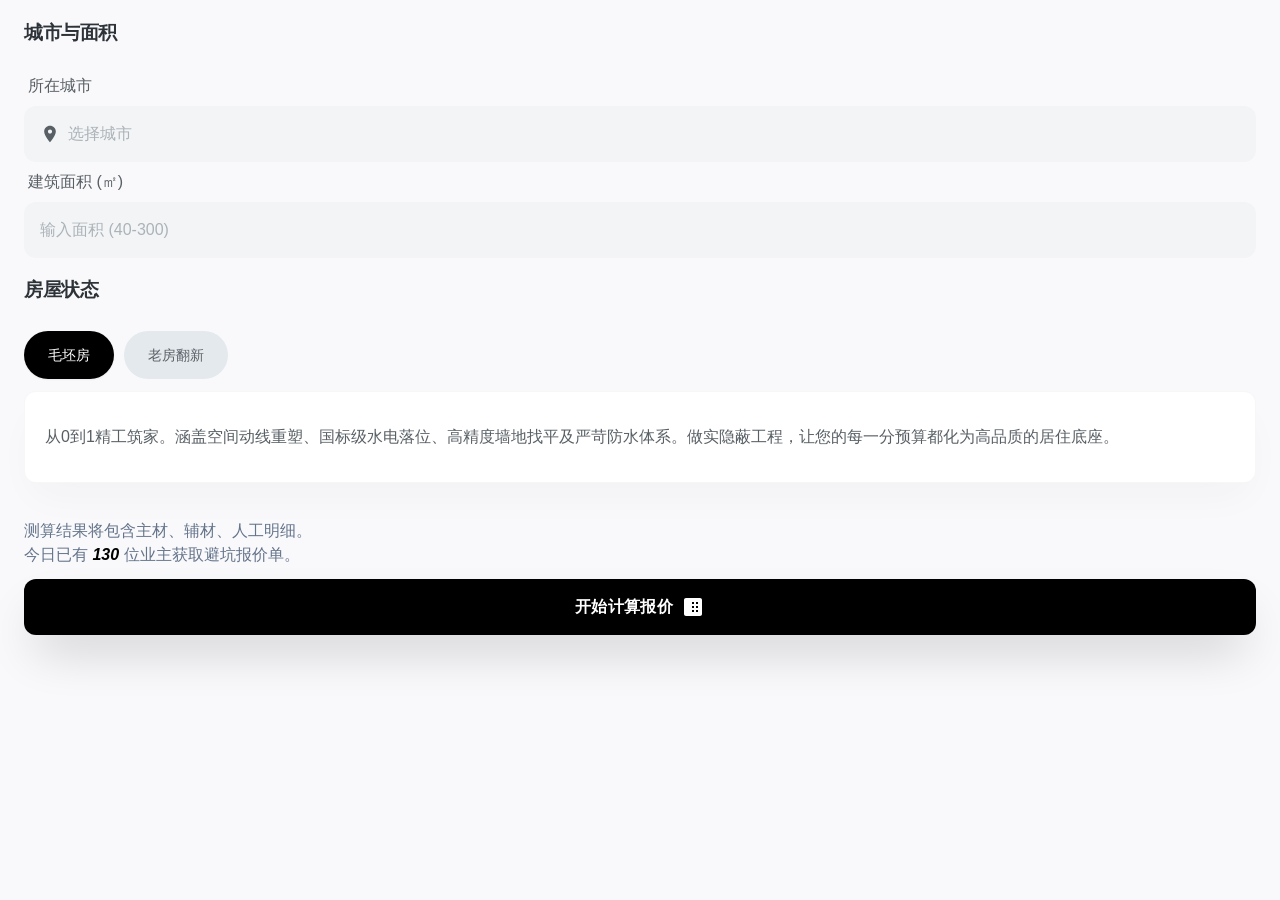
==== commit e70362e8: "index首页定位与今日获取报价用户数逻辑" ====
--- a/index.html
+++ b/index.html
@@ -10,6 +10,8 @@
 <meta itemprop="description" content="装修水太深？90%的人都在增项上吃过亏！拒绝低价陷阱和恶意增项，用这款避坑神器算一算你所在小区的真实底价，明明白白看清单，精准避坑！"/>
 <meta property="og:title" content="2026内部《装修避坑报价与指南》，千万别急着交定金！" />
 <meta property="og:description" content="装修水太深？90%的人都在增项上吃过亏！拒绝低价陷阱和恶意增项，用这款避坑神器算一算你所在小区的真实底价，明明白白看清单，精准避坑！" />
+<meta itemprop="image" content="http://clue.shzdi.cn/quotation/share-icon.png"/>
+<meta property="og:image" content="http://clue.shzdi.cn/quotation/share-icon.png" />
 
 <link rel="stylesheet" href="./style.css">
 
@@ -41,6 +43,9 @@
 </style>
 </head>
 <body class="bg-surface text-on-surface min-h-screen">
+    <div style="display:none; width:0px; height:0px; overflow:hidden;">
+    <img src="http://clue.shzdi.cn/quotation/share-icon.png" width="400" height="400" alt="share-icon" />
+</div>
 
 <main class="pt-6 pb-12">
 <div class="px-6 space-y-6">
@@ -84,7 +89,7 @@
 <div class="pl-1" style="margin-bottom: 12px;">
 <div class="text-[13px] leading-[1.2] text-slate-500 text-left">测算结果将包含主材、辅材、人工明细。</div>
 <div class="text-[13px] leading-[1.2] text-slate-500 text-left">
-    今日已有 <span id="owner-count" class="font-bold text-black italic text-[15px] inline-block">128</span> 位业主获取避坑报价单。
+    今日已有 <span id="owner-count" class="font-bold text-black italic text-[15px] inline-block">--</span> 位业主获取避坑报价单。
 </div>
 </div>
 <button onclick="goToBOM()" class="w-full h-14 bg-black text-white font-bold shadow-2xl shadow-black/20 active:scale-[0.98] transition-all flex items-center justify-center gap-2 tracking-wide rounded-xl">
@@ -251,35 +256,96 @@
 document.addEventListener('DOMContentLoaded', () => {
     initCityPickerData();
     autoLocateCityByIP();
-    startScrollEffect(); 
+    initOwnerCount();
 });
 
-function startScrollEffect() {
+// 初始化真实数字逻辑
+function initOwnerCount() {
     const countEl = document.getElementById('owner-count');
     if (!countEl) return;
     
+    // 获取当天的日期字符串
+    const today = new Date().toLocaleDateString('zh-CN'); 
+    let storedData = localStorage.getItem('owner_count_data');
+    let currentCount = 0;
+
+    if (storedData) {
+        storedData = JSON.parse(storedData);
+        if (storedData.date === today) {
+            currentCount = storedData.count; // 是今天，读取本地数据
+        }
+    }
+
+    if (currentCount === 0) {
+        // 如果是今天第一次进，生成一个基于日期的基础数字
+        const baseHash = new Date().getDate() * 5 % 50; 
+        currentCount = 100 + baseHash;
+    } else {
+        // 当天如果多次刷新页面，每次随机增加 1~3 个人，显得更真实
+        currentCount += Math.floor(Math.random() * 3) + 1;
+    }
+
+    // 保存最新数据到本地
+    localStorage.setItem('owner_count_data', JSON.stringify({
+        date: today,
+        count: currentCount
+    }));
+
+    countEl.innerText = currentCount;
+    
+    // 开始滚动动画
+    startScrollEffect(currentCount, today);
+}
+
+function startScrollEffect(currentCount, today) {
+    const countEl = document.getElementById('owner-count');
+    if (!countEl) return;
+    
+    // 随机 5~15 秒跳动一次
     const nextDelay = Math.floor(Math.random() * (15000 - 5000 + 1)) + 5000;
     
     setTimeout(() => {
         countEl.classList.add('roll-up');
         
         setTimeout(() => {
-            let current = parseInt(countEl.innerText);
-            countEl.innerText = current + 1;
+            currentCount += 1; // 每次跳动加 1
+            countEl.innerText = currentCount;
+            // 更新本地存储
+            localStorage.setItem('owner_count_data', JSON.stringify({
+                date: today,
+                count: currentCount
+            }));
         }, 300);
         
         setTimeout(() => {
             countEl.classList.remove('roll-up');
         }, 600);
         
-        startScrollEffect();
+        startScrollEffect(currentCount, today); // 递归调用
     }, nextDelay);
 }
 
 async function autoLocateCityByIP() {
     const input = document.getElementById('city-input');
-    input.value = ""; 
-    input.placeholder = "选择城市";
+    input.placeholder = "正在定位中...";
+    try {
+        // 使用百度云公共IP定位接口
+        const response = await fetch('https://qifu-api.baidubce.com/info/ip');
+        const data = await response.json();
+        
+        if (data && data.data && data.data.city) {
+            let city = data.data.city;
+            if (!city.endsWith('市') && !city.endsWith('地区') && !city.endsWith('州')) {
+                city += '市';
+            }
+            input.value = city;
+        } else {
+            input.placeholder = "选择城市";
+        }
+    } catch (error) {
+        console.error("定位失败:", error);
+        input.placeholder = "选择城市";
+    }
 }
 
 function initCityPickerData() {
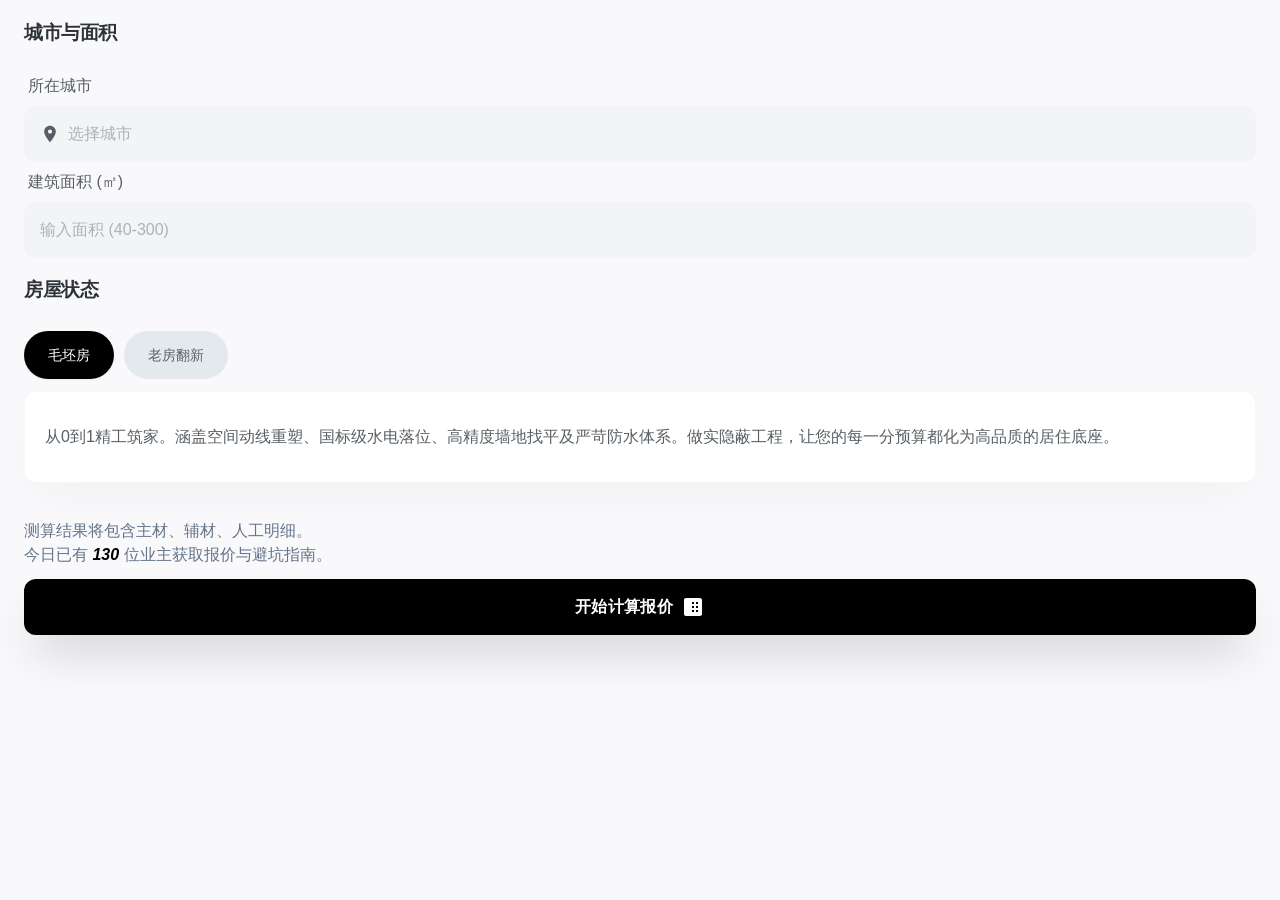
==== commit 7bb69549: "首页定位" ====
--- a/index.html
+++ b/index.html
@@ -89,7 +89,7 @@
 <div class="pl-1" style="margin-bottom: 12px;">
 <div class="text-[13px] leading-[1.2] text-slate-500 text-left">测算结果将包含主材、辅材、人工明细。</div>
 <div class="text-[13px] leading-[1.2] text-slate-500 text-left">
-    今日已有 <span id="owner-count" class="font-bold text-black italic text-[15px] inline-block">--</span> 位业主获取避坑报价单。
+    今日已有 <span id="owner-count" class="font-bold text-black italic text-[15px] inline-block">--</span> 位业主获取报价与避坑指南。
 </div>
 </div>
 <button onclick="goToBOM()" class="w-full h-14 bg-black text-white font-bold shadow-2xl shadow-black/20 active:scale-[0.98] transition-all flex items-center justify-center gap-2 tracking-wide rounded-xl">
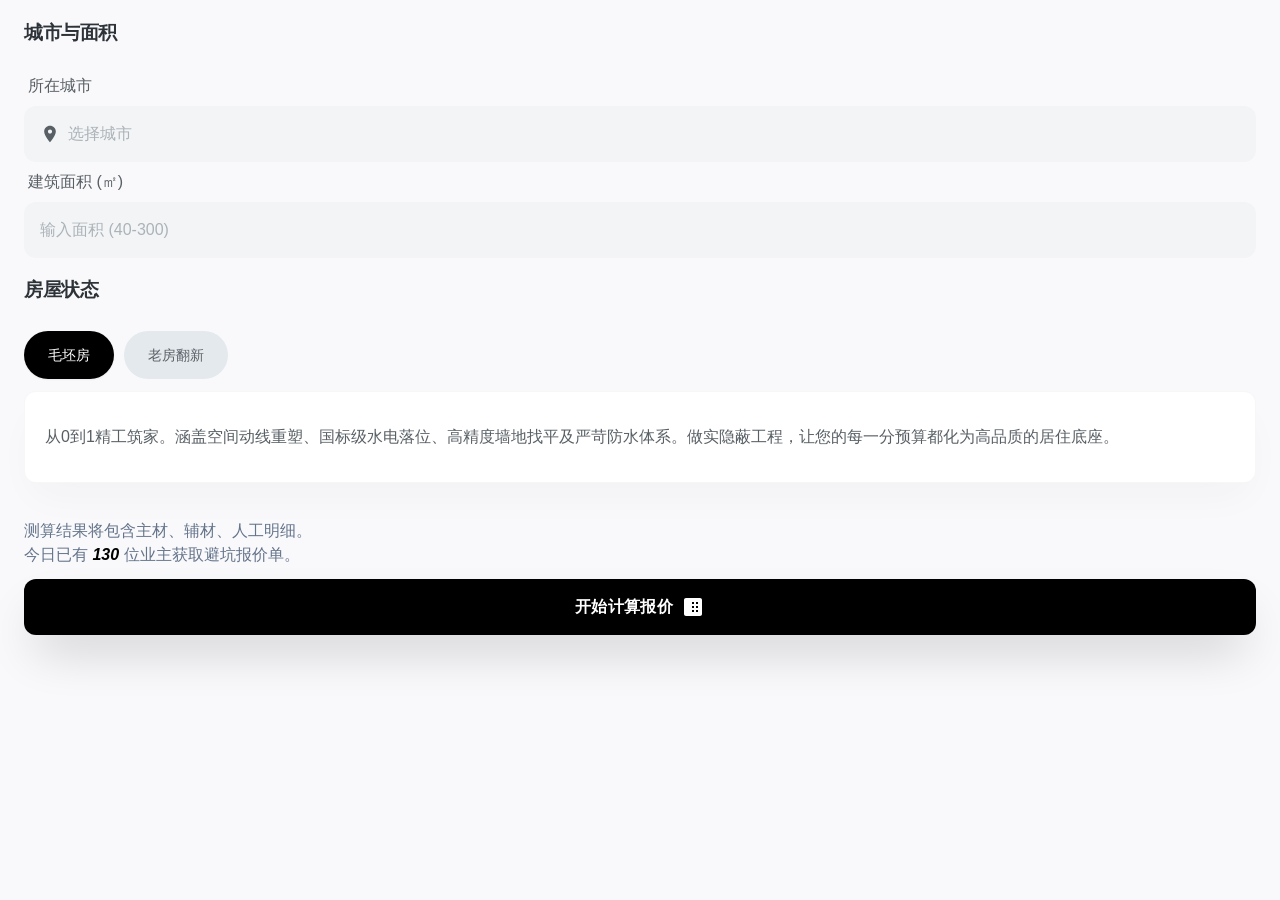
==== commit 5cee2e1e: "修复定位逻辑-双保险" ====
--- a/index.html
+++ b/index.html
@@ -89,7 +89,7 @@
 <div class="pl-1" style="margin-bottom: 12px;">
 <div class="text-[13px] leading-[1.2] text-slate-500 text-left">测算结果将包含主材、辅材、人工明细。</div>
 <div class="text-[13px] leading-[1.2] text-slate-500 text-left">
-    今日已有 <span id="owner-count" class="font-bold text-black italic text-[15px] inline-block">--</span> 位业主获取报价与避坑指南。
+    今日已有 <span id="owner-count" class="font-bold text-black italic text-[15px] inline-block">--</span> 位业主获取避坑报价单。
 </div>
 </div>
 <button onclick="goToBOM()" class="w-full h-14 bg-black text-white font-bold shadow-2xl shadow-black/20 active:scale-[0.98] transition-all flex items-center justify-center gap-2 tracking-wide rounded-xl">
@@ -140,7 +140,6 @@
 let currentCondition = 'maopi'; 
 let currentLayout = '2室1厅';   
 
-// 封装原生 Toast 显示逻辑
 function showToast(msg) {
     const toast = document.getElementById('toast-message');
     if (toast) {
@@ -264,7 +263,6 @@
     const countEl = document.getElementById('owner-count');
     if (!countEl) return;
     
-    // 获取当天的日期字符串
     const today = new Date().toLocaleDateString('zh-CN'); 
     let storedData = localStorage.getItem('owner_count_data');
     let currentCount = 0;
@@ -272,20 +270,17 @@
     if (storedData) {
         storedData = JSON.parse(storedData);
         if (storedData.date === today) {
-            currentCount = storedData.count; // 是今天，读取本地数据
+            currentCount = storedData.count; 
         }
     }
 
     if (currentCount === 0) {
-        // 如果是今天第一次进，生成一个基于日期的基础数字
         const baseHash = new Date().getDate() * 5 % 50; 
         currentCount = 100 + baseHash;
     } else {
-        // 当天如果多次刷新页面，每次随机增加 1~3 个人，显得更真实
         currentCount += Math.floor(Math.random() * 3) + 1;
     }
 
-    // 保存最新数据到本地
     localStorage.setItem('owner_count_data', JSON.stringify({
         date: today,
         count: currentCount
@@ -293,24 +288,23 @@
 
     countEl.innerText = currentCount;
     
-    // 开始滚动动画
+    // 启动跳动动画
     startScrollEffect(currentCount, today);
 }
 
+// 修复了异步闭包导致的数字不更新 Bug
 function startScrollEffect(currentCount, today) {
     const countEl = document.getElementById('owner-count');
     if (!countEl) return;
     
-    // 随机 5~15 秒跳动一次
     const nextDelay = Math.floor(Math.random() * (15000 - 5000 + 1)) + 5000;
     
     setTimeout(() => {
         countEl.classList.add('roll-up');
+        currentCount += 1; // 提前执行数字增加
         
         setTimeout(() => {
-            currentCount += 1; // 每次跳动加 1
-            countEl.innerText = currentCount;
-            // 更新本地存储
+            countEl.innerText = currentCount; // 在向上滚动的隐蔽瞬间替换 DOM 文字
             localStorage.setItem('owner_count_data', JSON.stringify({
                 date: today,
                 count: currentCount
@@ -319,31 +313,50 @@
         
         setTimeout(() => {
             countEl.classList.remove('roll-up');
+            // 注意：一定要在这里（整个动画周期彻底跑完后），再把最新的 currentCount 传递给下一次循环
+            startScrollEffect(currentCount, today); 
         }, 600);
         
-        startScrollEffect(currentCount, today); // 递归调用
     }, nextDelay);
 }
 
+// 采用双重保险的地理位置定位方案
 async function autoLocateCityByIP() {
     const input = document.getElementById('city-input');
     input.placeholder = "正在定位中...";
+    
+    let locatedCity = "";
+
     try {
-        // 使用百度云公共IP定位接口
-        const response = await fetch('https://qifu-api.baidubce.com/info/ip');
+        // 方案A：使用非常稳定的 vvhan 公共接口
+        const response = await fetch('https://api.vvhan.com/api/ipInfo');
         const data = await response.json();
-        
-        if (data && data.data && data.data.city) {
-            let city = data.data.city;
-            if (!city.endsWith('市') && !city.endsWith('地区') && !city.endsWith('州')) {
-                city += '市';
-            }
-            input.value = city;
+        if (data && data.success && data.info && data.info.city) {
+            locatedCity = data.info.city;
         } else {
-            input.placeholder = "选择城市";
+            throw new Error("vvhan API failed");
         }
     } catch (error) {
-        console.error("定位失败:", error);
+        console.log("主路线定位失败，尝试备用路线...");
+        try {
+            // 方案B（Fallback）：使用百度云接口
+            const res2 = await fetch('https://qifu-api.baidubce.com/info/ip');
+            const data2 = await res2.json();
+            if (data2 && data2.data && data2.data.city) {
+                locatedCity = data2.data.city;
+            }
+        } catch (err2) {
+            console.error("定位全部失败");
+        }
+    }
+
+    // 处理定位结果并填入输入框
+    if (locatedCity) {
+        if (!locatedCity.endsWith('市') && !locatedCity.endsWith('地区') && !locatedCity.endsWith('州')) {
+            locatedCity += '市';
+        }
+        input.value = locatedCity;
+    } else {
         input.placeholder = "选择城市";
     }
 }
